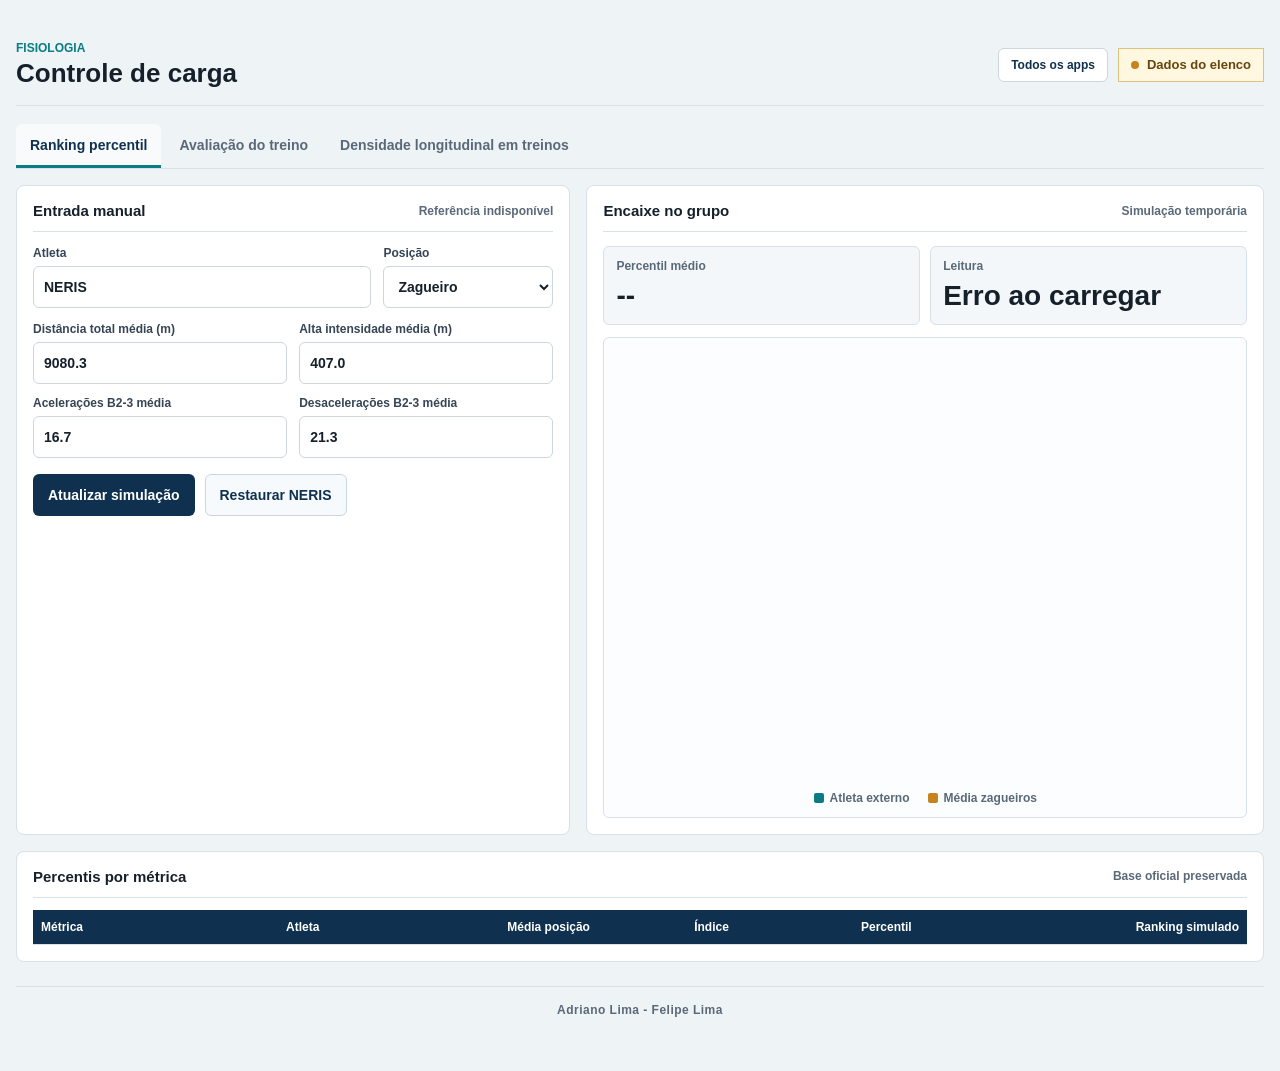
==== load-dashboard/controle/index.html @ fbf986eb "Publicar novo Controle de carga Adiciona ranking percentil, avaliação do treino, densidade longitudi" ====
<!doctype html>
<html lang="pt-BR">
  <head>
    <meta charset="utf-8" />
    <meta name="viewport" content="width=device-width, initial-scale=1" />
    <title>Controle de carga</title>
    <link rel="stylesheet" href="./styles.css" />
  </head>
  <body>
    <main class="app-shell">
      <section class="topbar" aria-label="Cabeçalho do controle de carga">
        <div><p class="eyebrow">Fisiologia</p><h1>Controle de carga</h1></div>
        <div class="header-actions">
          <a class="app-switcher" href="../">Todos os apps</a>
          <div class="official-badge"><span class="badge-dot"></span>Dados do elenco</div>
        </div>
      </section>

      <nav class="app-tabs" aria-label="Áreas do aplicativo">
        <button class="app-tab is-active" type="button" data-tab="ranking-view" aria-selected="true">Ranking percentil</button>
        <button class="app-tab" type="button" data-tab="training-view" aria-selected="false">Avaliação do treino</button>
        <button class="app-tab" type="button" data-tab="longitudinal-view" aria-selected="false">Densidade longitudinal em treinos</button>
      </nav>

      <div class="tab-view is-active" id="ranking-view">
        <section class="workspace">
          <form class="panel input-panel" id="external-form">
            <div class="panel-heading"><h2>Entrada manual</h2><span id="reference-count">Referência: carregando</span></div>
            <div class="identity-grid">
              <label>Atleta<input id="athlete-name" type="text" value="NERIS" autocomplete="off" /></label>
              <label>Posição<select id="position"><option value="ZAGUEIRO" selected>Zagueiro</option></select></label>
            </div>
            <div class="metric-grid">
              <label>Distância total média (m)<input id="totalDistanceMeters" type="number" min="0" step="1" value="9080.3" /></label>
              <label>Alta intensidade média (m)<input id="highIntensityMeters" type="number" min="0" step="1" value="407.0" /></label>
              <label>Acelerações B2-3 média<input id="accelerationsB23" type="number" min="0" step="0.1" value="16.7" /></label>
              <label>Desacelerações B2-3 média<input id="decelerationsB23" type="number" min="0" step="0.1" value="21.3" /></label>
            </div>
            <div class="actions">
              <button type="submit" class="primary-action">Atualizar simulação</button>
              <button type="button" class="ghost-action" id="reset-defaults">Restaurar NERIS</button>
            </div>
          </form>

          <section class="panel result-panel" aria-label="Resultado da simulação">
            <div class="panel-heading"><h2>Encaixe no grupo</h2><span id="official-status">Simulação temporária</span></div>
            <div class="score-row">
              <div><span class="score-label">Percentil médio</span><strong id="mean-percentile">--</strong></div>
              <div><span class="score-label">Leitura</span><strong id="classification">--</strong></div>
            </div>
            <div class="radar-layout">
              <svg id="radar" viewBox="0 0 420 360" role="img" aria-label="Radar do atleta externo versus média da posição"></svg>
              <div class="legend"><span><i class="legend-external"></i>Atleta externo</span><span><i class="legend-reference"></i>Média zagueiros</span></div>
            </div>
          </section>
        </section>
        <section class="panel table-panel">
          <div class="panel-heading"><h2>Percentis por métrica</h2><span>Base oficial preservada</span></div>
          <div class="table-wrap"><table><thead><tr><th>Métrica</th><th>Atleta</th><th>Média posição</th><th>Índice</th><th>Percentil</th><th>Ranking simulado</th></tr></thead><tbody id="metric-rows"></tbody></table></div>
        </section>
      </div>

      <div class="tab-view" id="training-view">
        <section class="panel training-filter-panel">
          <div class="panel-heading">
            <div><p class="section-kicker">Atleta × posição</p><h2>Avaliação do treino</h2></div>
            <span id="training-updated">Base de treinos</span>
          </div>
          <div class="training-filter-grid">
            <label>Atleta<select id="training-athlete"></select></label>
            <fieldset class="mode-fieldset">
              <legend>Visualização</legend>
              <div class="segmented-control">
                <label><input type="radio" name="training-mode" value="volume" checked /><span>Volume</span></label>
                <label><input type="radio" name="training-mode" value="density" /><span>Densidade</span></label>
              </div>
            </fieldset>
            <label>Data inicial<input id="training-start-date" type="date" /></label>
            <label>Data final<input id="training-end-date" type="date" /></label>
          </div>
          <div class="block-filter">
            <div class="block-filter-heading">
              <div><span class="field-label">Blocos disponíveis</span><small>Somente blocos com mais de 80 m/min e duração superior a 10 min</small></div>
              <div class="compact-actions"><button type="button" class="text-action" id="select-all-blocks">Selecionar todos</button><button type="button" class="text-action" id="clear-blocks">Limpar</button></div>
            </div>
            <div class="block-options" id="training-blocks" aria-label="Seleção de blocos"></div>
          </div>
        </section>

        <section class="training-summary" aria-label="Resumo dos filtros">
          <article class="summary-card"><span>Posição</span><strong id="training-position">--</strong></article>
          <article class="summary-card"><span>Blocos do atleta</span><strong id="training-block-count">--</strong></article>
          <article class="summary-card"><span>Atletas na média</span><strong id="training-sample-count">--</strong></article>
          <article class="summary-card"><span>Referência</span><strong>100%</strong></article>
        </section>

        <section class="training-workspace">
          <section class="panel training-radar-panel">
            <div class="panel-heading"><h2>Perfil do treino</h2><span id="training-mode-label">Volume acumulado</span></div>
            <div class="radar-layout training-radar-layout">
              <svg id="training-radar" viewBox="0 0 520 430" role="img" aria-label="Radar do atleta versus média da posição"></svg>
              <div class="legend"><span><i class="legend-external"></i><span id="training-athlete-legend">Atleta</span></span><span><i class="legend-reference"></i>Média da posição</span></div>
            </div>
            <p class="training-note" id="training-note"></p>
          </section>
          <section class="panel training-table-panel">
            <div class="panel-heading"><h2>Comparação por variável</h2><span>100% = média da posição</span></div>
            <div class="table-wrap"><table class="training-table"><thead><tr><th>Variável</th><th>Atleta</th><th>Média posição</th><th>Índice</th></tr></thead><tbody id="training-metric-rows"></tbody></table></div>
          </section>
        </section>
      </div>

      <div class="tab-view" id="longitudinal-view">
        <section class="panel longitudinal-filter-panel">
          <div class="panel-heading">
            <div><p class="section-kicker">Evolução por dia de treino</p><h2>Densidade longitudinal em treinos</h2></div>
            <span>Média móvel do próprio atleta</span>
          </div>
          <div class="longitudinal-filter-grid">
            <label>Atleta<select id="longitudinal-athlete"></select></label>
            <label>Métrica<select id="longitudinal-metric"></select></label>
            <label>Janela da média móvel<select id="longitudinal-window"><option value="3">3 dias</option><option value="5" selected>5 dias</option><option value="10">10 dias</option></select></label>
            <label>Data inicial<input id="longitudinal-start-date" type="date" /></label>
            <label>Data final<input id="longitudinal-end-date" type="date" /></label>
          </div>
          <div class="active-filter-row">
            <label class="active-only-toggle">
              <input id="longitudinal-active-only" type="checkbox" />
              <span>Somente atletas ativos</span>
            </label>
            <small>Ative quando quiser restringir o atleta, o grupo e as médias da posição aos nomes marcados como ATIVO no cadastro.</small>
          </div>
          <div class="block-filter">
            <div class="block-filter-heading">
              <div><span class="field-label">Blocos acompanhados</span><small>Os blocos do mesmo dia são agrupados em uma densidade diária ponderada pela duração.</small></div>
              <div class="compact-actions"><button type="button" class="text-action" id="longitudinal-select-all">Selecionar todos</button><button type="button" class="text-action" id="longitudinal-clear">Limpar</button></div>
            </div>
            <div class="block-options" id="longitudinal-blocks" aria-label="Blocos do acompanhamento longitudinal"></div>
          </div>
        </section>

        <section class="training-summary" aria-label="Resumo longitudinal">
          <article class="summary-card"><span>Média móvel atual</span><strong id="longitudinal-current">--</strong></article>
          <article class="summary-card self-comparison"><span>Diferença com ele mesmo</span><strong id="longitudinal-self-difference">--</strong></article>
          <article class="summary-card"><span>Média atual da posição</span><strong id="longitudinal-position-mean">--</strong></article>
          <article class="summary-card"><span>Dias avaliados</span><strong id="longitudinal-days">--</strong></article>
        </section>

        <section class="panel longitudinal-chart-panel">
          <div class="panel-heading"><h2>Evolução do atleta</h2><span id="longitudinal-chart-caption">Densidade diária e média móvel</span></div>
          <div class="chart-wrap"><svg id="longitudinal-chart" viewBox="0 0 1120 420" role="img" aria-label="Evolução longitudinal da densidade do atleta"></svg></div>
          <div class="longitudinal-legend"><span><i class="legend-daily"></i>Densidade diária</span><span><i class="legend-moving"></i>Média móvel do atleta</span><span><i class="legend-position-line"></i>Média móvel da posição</span></div>
        </section>

        <section class="panel longitudinal-group-panel">
          <div class="panel-heading"><div><p class="section-kicker">Visão do elenco</p><h2>Tabela longitudinal do grupo</h2></div><span>Diferença positiva = verde · negativa = vermelho</span></div>
          <div class="table-wrap"><table class="group-density-table"><thead><tr><th>Atleta</th><th>Posição</th><th>Densidade atual</th><th>Média móvel</th><th>Com ele mesmo</th><th>Média posição</th><th>Últimos dias</th></tr></thead><tbody id="longitudinal-group-rows"></tbody></table></div>
        </section>
      </div>
      <footer class="app-footer">Adriano Lima - Felipe Lima</footer>
    </main>
    <script src="./data/zagueiros_reference.js"></script>
    <script src="./data/training_data.js"></script>
    <script src="./app.js"></script>
  </body>
</html>
---- load-dashboard/controle/styles.css ----
:root {
  color-scheme: light;
  --ink: #15202b;
  --muted: #5a6978;
  --line: #d8e0e8;
  --soft: #f4f7fa;
  --panel: #ffffff;
  --navy: #0f314f;
  --teal: #097d83;
  --amber: #c78320;
  --green: #16734b;
  --red: #b84545;
}

* {
  box-sizing: border-box;
}

body {
  margin: 0;
  background: #eef3f6;
  color: var(--ink);
  font-family: Arial, Helvetica, sans-serif;
}

.app-shell {
  width: min(1280px, calc(100vw - 32px));
  margin: 0 auto;
  padding: 24px 0 32px;
}

.topbar {
  min-height: 82px;
  display: flex;
  align-items: center;
  justify-content: space-between;
  gap: 20px;
  border-bottom: 1px solid var(--line);
  margin-bottom: 18px;
}

.eyebrow {
  margin: 0 0 4px;
  color: var(--teal);
  font-size: 12px;
  font-weight: 700;
  text-transform: uppercase;
}

h1,
h2 {
  margin: 0;
  letter-spacing: 0;
}

h1 {
  font-size: 26px;
  line-height: 1.15;
}

h2 {
  font-size: 15px;
}

.official-badge {
  display: inline-flex;
  align-items: center;
  gap: 8px;
  min-height: 34px;
  padding: 0 12px;
  border: 1px solid #e0c27e;
  background: #fff7df;
  color: #68450d;
  font-size: 13px;
  font-weight: 700;
}

.header-actions {
  display: flex;
  align-items: center;
  gap: 10px;
}

.app-switcher {
  display: inline-flex;
  min-height: 34px;
  align-items: center;
  padding: 0 12px;
  border: 1px solid #cbd6df;
  border-radius: 6px;
  color: var(--navy);
  background: #fff;
  font-size: 12px;
  font-weight: 700;
  text-decoration: none;
}

.app-switcher:hover {
  border-color: var(--teal);
  color: var(--teal);
}

.badge-dot {
  width: 8px;
  height: 8px;
  border-radius: 50%;
  background: var(--amber);
}

.workspace {
  display: grid;
  grid-template-columns: minmax(360px, 0.9fr) minmax(520px, 1.1fr);
  gap: 16px;
}

.panel {
  background: var(--panel);
  border: 1px solid var(--line);
  border-radius: 8px;
}

.input-panel,
.result-panel,
.table-panel {
  padding: 16px;
}

.panel-heading {
  display: flex;
  align-items: center;
  justify-content: space-between;
  gap: 12px;
  padding-bottom: 12px;
  border-bottom: 1px solid var(--line);
  color: var(--ink);
}

.panel-heading span {
  color: var(--muted);
  font-size: 12px;
  font-weight: 700;
}

.identity-grid,
.metric-grid {
  display: grid;
  gap: 12px;
  margin-top: 14px;
}

.identity-grid {
  grid-template-columns: 1fr 170px;
}

.metric-grid {
  grid-template-columns: repeat(2, minmax(0, 1fr));
}

label {
  display: grid;
  gap: 6px;
  color: #354555;
  font-size: 12px;
  font-weight: 700;
}

input,
select {
  width: 100%;
  height: 42px;
  border: 1px solid #cbd6df;
  border-radius: 6px;
  padding: 0 10px;
  color: var(--ink);
  background: #ffffff;
  font: inherit;
  font-size: 14px;
}

input:focus,
select:focus {
  outline: 2px solid rgba(9, 125, 131, 0.22);
  border-color: var(--teal);
}

.actions {
  display: flex;
  align-items: center;
  gap: 10px;
  margin-top: 16px;
}

button {
  height: 42px;
  border-radius: 6px;
  border: 1px solid transparent;
  padding: 0 14px;
  font: inherit;
  font-size: 14px;
  font-weight: 700;
  cursor: pointer;
}

.primary-action {
  display: inline-flex;
  align-items: center;
  gap: 8px;
  color: white;
  background: var(--navy);
}

.primary-action svg {
  width: 17px;
  height: 17px;
  fill: none;
  stroke: currentColor;
  stroke-width: 2;
  stroke-linecap: round;
  stroke-linejoin: round;
}

.ghost-action {
  color: var(--navy);
  background: #f7fafc;
  border-color: #cbd6df;
}

.score-row {
  display: grid;
  grid-template-columns: 1fr 1fr;
  gap: 10px;
  margin-top: 14px;
}

.score-row > div {
  min-height: 78px;
  border: 1px solid var(--line);
  border-radius: 6px;
  padding: 12px;
  background: var(--soft);
}

.score-label {
  display: block;
  color: var(--muted);
  font-size: 12px;
  font-weight: 700;
  margin-bottom: 8px;
}

.score-row strong {
  display: block;
  font-size: 28px;
  line-height: 1.1;
}

.radar-layout {
  margin-top: 12px;
  border: 1px solid var(--line);
  border-radius: 6px;
  background: #fbfdfe;
  padding: 12px;
}

#radar {
  width: 100%;
  aspect-ratio: 7 / 5;
  display: block;
}

.legend {
  display: flex;
  justify-content: center;
  gap: 18px;
  color: var(--muted);
  font-size: 12px;
  font-weight: 700;
}

.legend span {
  display: inline-flex;
  align-items: center;
  gap: 6px;
}

.legend i {
  width: 10px;
  height: 10px;
  display: inline-block;
  border-radius: 2px;
}

.legend-external {
  background: var(--teal);
}

.legend-reference {
  background: var(--amber);
}

.table-panel {
  margin-top: 16px;
}

.table-wrap {
  width: 100%;
  overflow-x: auto;
}

table {
  width: 100%;
  min-width: 820px;
  border-collapse: collapse;
  margin-top: 12px;
  font-size: 13px;
}

th,
td {
  border-bottom: 1px solid var(--line);
  padding: 10px 8px;
  text-align: right;
  white-space: nowrap;
}

th {
  color: white;
  background: var(--navy);
  font-size: 12px;
}

th:first-child,
td:first-child,
td:last-child {
  text-align: left;
}

.rank-pill {
  display: inline-block;
  min-width: 110px;
  padding: 4px 8px;
  border-radius: 999px;
  text-align: center;
  font-weight: 700;
}

.rank-top {
  background: #dcf7e9;
  color: var(--green);
}

.rank-mid {
  background: #fff3cf;
  color: #7b500f;
}

.rank-low {
  background: #ffe3e3;
  color: var(--red);
}

.app-tabs {
  display: flex;
  gap: 4px;
  margin-bottom: 16px;
  border-bottom: 1px solid var(--line);
}

.app-tab {
  height: 44px;
  border: 0;
  border-bottom: 3px solid transparent;
  border-radius: 6px 6px 0 0;
  color: var(--muted);
  background: transparent;
}

.app-tab:hover,
.app-tab.is-active {
  color: var(--navy);
  background: #f8fafc;
}

.app-tab.is-active {
  border-bottom-color: var(--teal);
}

.tab-view {
  display: none;
}

.tab-view.is-active {
  display: block;
}

.training-filter-panel,
.training-radar-panel,
.training-table-panel {
  padding: 16px;
}

.section-kicker {
  margin: 0 0 3px;
  color: var(--teal);
  font-size: 11px;
  font-weight: 700;
  text-transform: uppercase;
}

.training-filter-grid {
  display: grid;
  grid-template-columns: minmax(220px, 1.3fr) minmax(210px, 1fr) minmax(150px, 0.8fr) minmax(150px, 0.8fr);
  gap: 12px;
  margin-top: 14px;
}

.mode-fieldset {
  min-width: 0;
  margin: 0;
  padding: 0;
  border: 0;
}

.mode-fieldset legend,
.field-label {
  display: block;
  margin-bottom: 6px;
  color: #354555;
  font-size: 12px;
  font-weight: 700;
}

.segmented-control {
  display: grid;
  grid-template-columns: 1fr 1fr;
  height: 42px;
  overflow: hidden;
  border: 1px solid #cbd6df;
  border-radius: 6px;
}

.segmented-control label {
  display: block;
  cursor: pointer;
}

.segmented-control input {
  position: absolute;
  width: 1px;
  height: 1px;
  opacity: 0;
}

.segmented-control span {
  display: flex;
  height: 100%;
  align-items: center;
  justify-content: center;
  color: var(--muted);
  background: #fff;
  font-size: 13px;
}

.segmented-control label + label span {
  border-left: 1px solid #cbd6df;
}

.segmented-control input:checked + span {
  color: #fff;
  background: var(--navy);
}

.block-filter {
  margin-top: 14px;
  padding: 12px;
  border: 1px solid var(--line);
  border-radius: 6px;
  background: #f8fafc;
}

.block-filter-heading {
  display: flex;
  align-items: flex-start;
  justify-content: space-between;
  gap: 12px;
}

.block-filter-heading small {
  display: block;
  color: var(--muted);
  font-size: 11px;
}

.compact-actions {
  display: flex;
  gap: 6px;
}

.text-action {
  height: 30px;
  padding: 0 9px;
  border-color: #cbd6df;
  color: var(--navy);
  background: #fff;
  font-size: 11px;
}

.block-options {
  display: flex;
  max-height: 130px;
  gap: 7px;
  flex-wrap: wrap;
  overflow-y: auto;
  margin-top: 12px;
  padding-right: 4px;
}

.block-chip {
  display: block;
  cursor: pointer;
}

.block-chip input {
  position: absolute;
  width: 1px;
  height: 1px;
  opacity: 0;
}

.block-chip span {
  display: inline-flex;
  min-height: 30px;
  align-items: center;
  padding: 5px 10px;
  border: 1px solid #cbd6df;
  border-radius: 999px;
  color: #435466;
  background: #fff;
  font-size: 11px;
}

.block-chip input:checked + span {
  border-color: var(--teal);
  color: #075b60;
  background: #dff5f3;
}

.empty-blocks {
  color: var(--muted);
  font-size: 12px;
}

.training-summary {
  display: grid;
  grid-template-columns: repeat(4, 1fr);
  gap: 12px;
  margin: 14px 0;
}

.summary-card {
  min-height: 82px;
  padding: 13px 14px;
  border: 1px solid var(--line);
  border-radius: 8px;
  background: #fff;
}

.summary-card span {
  display: block;
  margin-bottom: 8px;
  color: var(--muted);
  font-size: 11px;
  font-weight: 700;
  text-transform: uppercase;
}

.summary-card strong {
  display: block;
  overflow: hidden;
  font-size: 22px;
  text-overflow: ellipsis;
  white-space: nowrap;
}

.training-workspace {
  display: grid;
  grid-template-columns: minmax(510px, 1.15fr) minmax(430px, 0.85fr);
  gap: 16px;
}

.training-radar-layout {
  margin-bottom: 10px;
}

#training-radar {
  display: block;
  width: 100%;
  aspect-ratio: 26 / 21;
}

.training-note {
  min-height: 34px;
  margin: 0;
  color: var(--muted);
  font-size: 12px;
  line-height: 1.45;
}

.training-table {
  min-width: 100%;
  font-size: 12px;
}

.training-table td:first-child,
.training-table th:first-child {
  text-align: left;
}

.index-pill {
  display: inline-block;
  min-width: 62px;
  padding: 4px 8px;
  border-radius: 999px;
  text-align: center;
  font-weight: 700;
}

.index-above {
  color: var(--green);
  background: #dcf7e9;
}

.index-below {
  color: #7b500f;
  background: #fff3cf;
}

.empty-table {
  padding: 28px 10px;
  color: var(--muted);
  text-align: center !important;
}

.longitudinal-filter-panel,
.longitudinal-chart-panel,
.longitudinal-group-panel {
  padding: 16px;
}

.longitudinal-filter-grid {
  display: grid;
  grid-template-columns: minmax(190px, 1.2fr) minmax(170px, 1fr) minmax(150px, 0.8fr) minmax(145px, 0.75fr) minmax(145px, 0.75fr);
  gap: 12px;
  margin-top: 14px;
}

.active-filter-row {
  display: flex;
  align-items: center;
  gap: 12px;
  margin-top: 12px;
}

.active-filter-row small {
  color: var(--muted);
}

.active-only-toggle {
  cursor: pointer;
  flex: 0 0 auto;
}

.active-only-toggle input {
  position: absolute;
  width: 1px;
  height: 1px;
  opacity: 0;
  pointer-events: none;
}

.active-only-toggle span {
  display: inline-flex;
  align-items: center;
  min-height: 38px;
  padding: 0 15px;
  border: 1px solid var(--line);
  border-radius: 999px;
  background: #fff;
  color: var(--muted);
  font-size: 12px;
  font-weight: 800;
  transition: 160ms ease;
}

.active-only-toggle input:checked + span {
  border-color: var(--teal);
  background: var(--teal);
  color: #fff;
  box-shadow: 0 4px 12px rgba(14, 116, 123, 0.2);
}

.active-only-toggle input:focus-visible + span {
  outline: 3px solid rgba(14, 116, 123, 0.22);
  outline-offset: 2px;
}

.longitudinal-chart-panel,
.longitudinal-group-panel {
  margin-top: 16px;
}

.chart-wrap {
  width: 100%;
  overflow-x: auto;
  margin-top: 12px;
  border: 1px solid var(--line);
  border-radius: 8px;
  background: #fbfdfe;
}

#longitudinal-chart {
  display: block;
  width: 100%;
  min-width: 760px;
  aspect-ratio: 8 / 3;
}

.longitudinal-legend {
  display: flex;
  justify-content: center;
  gap: 20px;
  margin-top: 12px;
  color: var(--muted);
  font-size: 12px;
  font-weight: 700;
}

.longitudinal-legend span {
  display: inline-flex;
  align-items: center;
  gap: 7px;
}

.longitudinal-legend i {
  display: inline-block;
  width: 22px;
  height: 3px;
  border-radius: 999px;
}

.legend-daily {
  background: #9bb0bf;
}

.legend-moving {
  background: var(--teal);
}

.legend-position-line {
  border-top: 2px dashed var(--amber);
  background: transparent;
}

.self-positive {
  color: var(--green) !important;
}

.self-negative {
  color: var(--red) !important;
}

.self-neutral {
  color: var(--muted) !important;
}

.self-difference {
  display: inline-block;
  min-width: 68px;
  padding: 4px 8px;
  border-radius: 999px;
  text-align: center;
  font-weight: 700;
}

.self-difference.self-positive {
  background: #dcf7e9;
}

.self-difference.self-negative {
  background: #ffe3e3;
}

.self-difference.self-neutral {
  background: #edf2f5;
}

.group-density-table {
  min-width: 980px;
}

.group-density-table th:first-child,
.group-density-table td:first-child,
.group-density-table th:nth-child(2),
.group-density-table td:nth-child(2) {
  text-align: left;
}

.density-sparkline {
  display: block;
  width: 118px;
  height: 34px;
  margin-left: auto;
}

.density-sparkline polyline {
  fill: none;
  stroke: var(--teal);
  stroke-width: 2.4;
  stroke-linecap: round;
  stroke-linejoin: round;
}

.launcher-shell {
  max-width: 1040px;
}

.launcher-intro {
  max-width: 660px;
  margin: 34px 0 20px;
}

.launcher-intro h2 {
  font-size: 24px;
}

.launcher-intro p,
.launcher-card p,
.app-footer {
  margin-top: 24px;
  padding: 16px 0 22px;
  border-top: 1px solid var(--line);
  color: var(--muted);
  font-size: 12px;
  font-weight: 700;
  letter-spacing: 0.04em;
  text-align: center;
}

.launcher-help {
  color: var(--muted);
  line-height: 1.5;
}

.launcher-grid {
  display: grid;
  grid-template-columns: repeat(2, minmax(0, 1fr));
  gap: 16px;
}

.launcher-card {
  position: relative;
  display: grid;
  min-height: 280px;
  align-content: space-between;
  gap: 22px;
  padding: 24px;
  overflow: hidden;
  border: 1px solid var(--line);
  border-radius: 12px;
  color: var(--ink);
  background: #fff;
  text-decoration: none;
  transition: border-color 160ms ease, box-shadow 160ms ease, transform 160ms ease;
}

.launcher-card:hover {
  border-color: var(--teal);
  box-shadow: 0 12px 30px rgba(15, 49, 79, 0.1);
  transform: translateY(-2px);
}

.launcher-number {
  color: #c9d4dd;
  font-size: 34px;
  font-weight: 700;
}

.launcher-card h2 {
  margin-top: 5px;
  font-size: 22px;
}

.launcher-card p {
  margin: 10px 0 0;
  font-size: 13px;
}

.launcher-card .section-kicker {
  margin: 0;
  color: var(--teal);
  line-height: 1.2;
}

.launcher-action {
  color: var(--navy);
  font-size: 13px;
  font-weight: 700;
}

.launcher-help {
  margin: 18px 0 0;
  font-size: 12px;
}

@media (max-width: 900px) {
  .app-shell {
    width: min(100vw - 20px, 720px);
    padding-top: 14px;
  }

  .topbar,
  .panel-heading,
  .actions {
    align-items: stretch;
    flex-direction: column;
  }

  .header-actions {
    display: grid;
    grid-template-columns: 1fr 1fr;
  }

  .workspace,
  .identity-grid,
  .metric-grid,
  .score-row,
  .training-filter-grid,
  .longitudinal-filter-grid,
  .training-workspace {
    grid-template-columns: 1fr;
  }

  .training-summary {
    grid-template-columns: repeat(2, 1fr);
  }

  .block-filter-heading {
    align-items: stretch;
    flex-direction: column;
  }

  h1 {
    font-size: 22px;
  }

  .official-badge,
  .app-switcher,
  button {
    justify-content: center;
    width: 100%;
  }

  .launcher-grid {
    grid-template-columns: 1fr;
  }

  .app-tabs,
  .compact-actions {
    display: grid;
    grid-template-columns: 1fr 1fr;
  }

  .app-tabs {
    grid-template-columns: 1fr;
  }

  .longitudinal-legend {
    align-items: flex-start;
    flex-direction: column;
    gap: 8px;
  }
}

@media (max-width: 520px) {
  .training-summary {
    grid-template-columns: 1fr;
  }
}
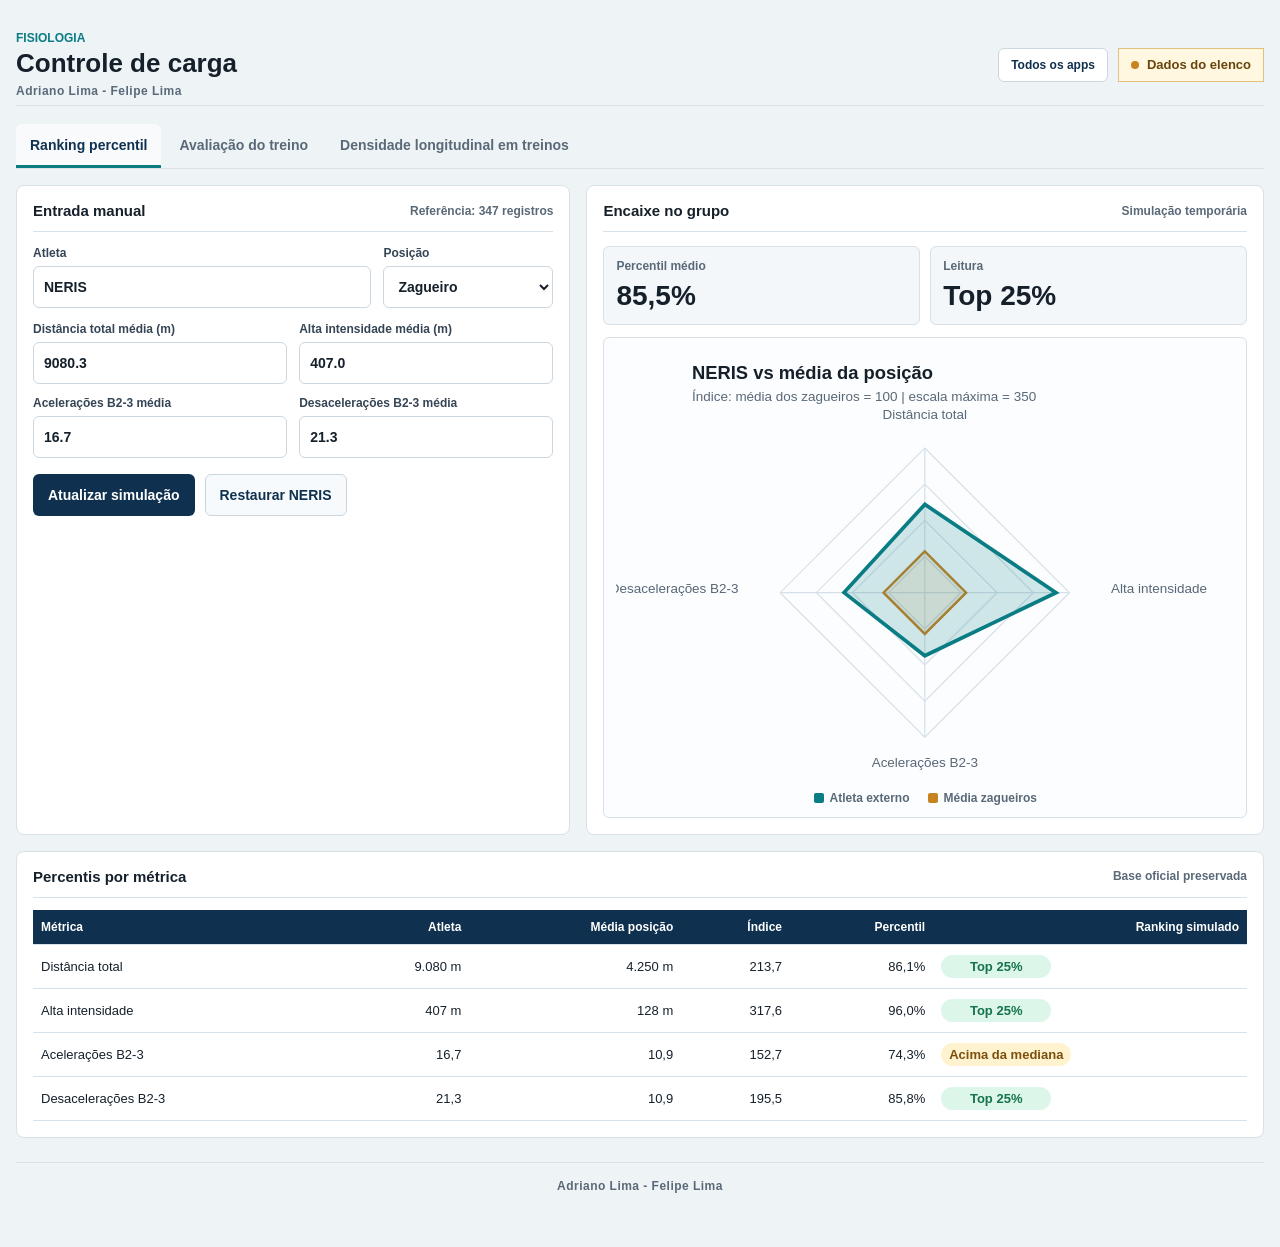
==== commit 7a66fede: "Exibir créditos no cabeçalho do Controle de carga" ====
--- a/load-dashboard/controle/index.html
+++ b/load-dashboard/controle/index.html
@@ -9,7 +9,7 @@
   <body>
     <main class="app-shell">
       <section class="topbar" aria-label="Cabeçalho do controle de carga">
-        <div><p class="eyebrow">Fisiologia</p><h1>Controle de carga</h1></div>
+        <div><p class="eyebrow">Fisiologia</p><h1>Controle de carga</h1><p class="app-credit">Adriano Lima - Felipe Lima</p></div>
         <div class="header-actions">
           <a class="app-switcher" href="../">Todos os apps</a>
           <div class="official-badge"><span class="badge-dot"></span>Dados do elenco</div>
--- a/load-dashboard/controle/styles.css
+++ b/load-dashboard/controle/styles.css
@@ -62,6 +62,14 @@
   font-size: 15px;
 }
 
+.app-credit {
+  margin: 5px 0 0;
+  color: var(--muted);
+  font-size: 12px;
+  font-weight: 700;
+  letter-spacing: 0.04em;
+}
+
 .official-badge {
   display: inline-flex;
   align-items: center;
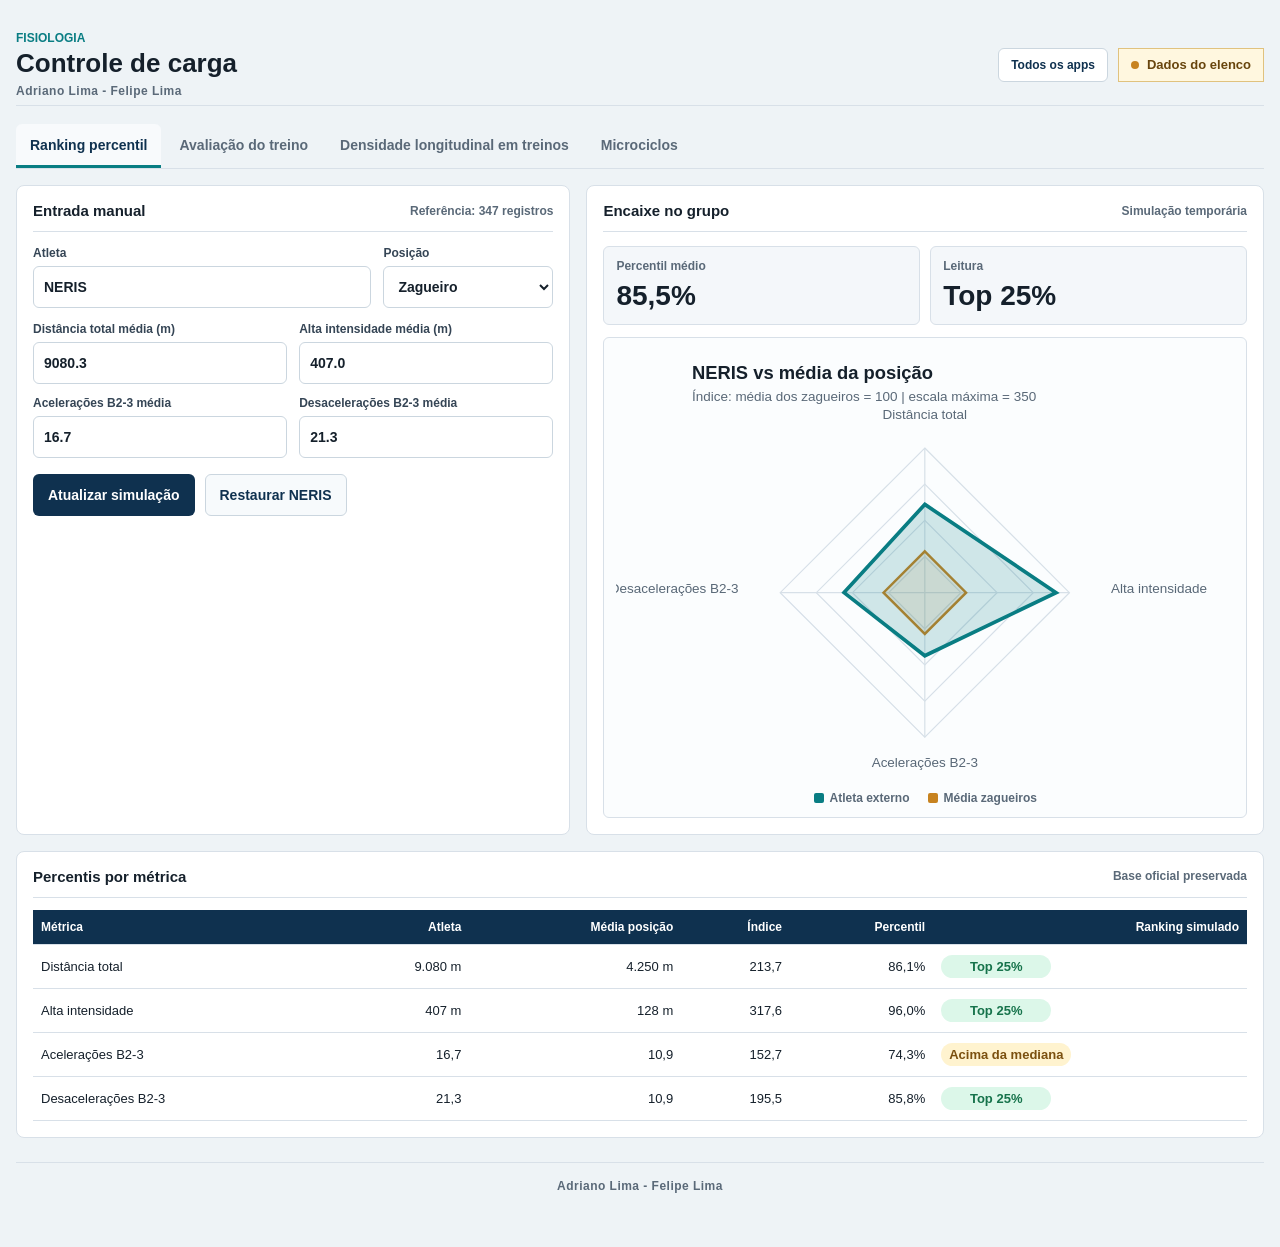
==== commit 22d9d224: "Adicionar análise semanal de microciclos" ====
--- a/load-dashboard/controle/index.html
+++ b/load-dashboard/controle/index.html
@@ -20,6 +20,7 @@
         <button class="app-tab is-active" type="button" data-tab="ranking-view" aria-selected="true">Ranking percentil</button>
         <button class="app-tab" type="button" data-tab="training-view" aria-selected="false">Avaliação do treino</button>
         <button class="app-tab" type="button" data-tab="longitudinal-view" aria-selected="false">Densidade longitudinal em treinos</button>
+        <button class="app-tab" type="button" data-tab="microcycle-view" aria-selected="false">Microciclos</button>
       </nav>
 
       <div class="tab-view is-active" id="ranking-view">
@@ -157,10 +158,45 @@
           <div class="table-wrap"><table class="group-density-table"><thead><tr><th>Atleta</th><th>Posição</th><th>Densidade atual</th><th>Média móvel</th><th>Com ele mesmo</th><th>Média posição</th><th>Últimos dias</th></tr></thead><tbody id="longitudinal-group-rows"></tbody></table></div>
         </section>
       </div>
+      <div class="tab-view" id="microcycle-view">
+        <section class="panel microcycle-filter-panel">
+          <div class="panel-heading">
+            <div><p class="section-kicker">Segunda a domingo</p><h2>Soma das médias diárias por microciclo</h2></div>
+            <span id="microcycle-status">Carregando sessões</span>
+          </div>
+          <div class="microcycle-filter-grid">
+            <label>Ano<select id="microcycle-year"></select></label>
+            <label>Grupo<select id="microcycle-group"><option value="ALL">Todos os grupos</option><option value="G1">G1</option><option value="G2">G2</option><option value="G3">G3</option></select></label>
+            <label>Atleta<select id="microcycle-athlete"></select></label>
+          </div>
+          <p class="microcycle-method">Cada data considera apenas o período <strong>Session</strong>. Primeiro é calculada a média da equipe em cada dia de treino e, em seguida, essas médias diárias são somadas de segunda a domingo.</p>
+        </section>
+
+        <section class="training-summary microcycle-summary" aria-label="Resumo dos microciclos">
+          <article class="summary-card"><span>Microciclos com dados</span><strong id="microcycle-count">--</strong></article>
+          <article class="summary-card"><span>Sessões avaliadas</span><strong id="microcycle-session-count">--</strong></article>
+          <article class="summary-card"><span>Escopo</span><strong id="microcycle-scope">Equipe</strong></article>
+          <article class="summary-card"><span>Período</span><strong id="microcycle-period">--</strong></article>
+        </section>
+
+        <section class="panel microcycle-table-panel">
+          <div class="panel-heading">
+            <div><p class="section-kicker">Soma semanal</p><h2>Carga acumulada dos microciclos</h2></div>
+            <span>MC 1 contém o primeiro dia do ano</span>
+          </div>
+          <div class="table-wrap microcycle-table-wrap">
+            <table class="microcycle-table">
+              <thead><tr><th>Microciclo</th><th>Início</th><th>Distância total (m)</th><th>Alta intensidade (m)</th><th>Sprint (m)</th><th>Aceleração</th><th>Desaceleração</th></tr></thead>
+              <tbody id="microcycle-rows"></tbody>
+            </table>
+          </div>
+        </section>
+      </div>
       <footer class="app-footer">Adriano Lima - Felipe Lima</footer>
     </main>
     <script src="./data/zagueiros_reference.js"></script>
     <script src="./data/training_data.js"></script>
+    <script src="./data/microcycle_groups.js"></script>
     <script src="./app.js"></script>
   </body>
 </html>
--- a/load-dashboard/controle/styles.css
+++ b/load-dashboard/controle/styles.css
@@ -806,6 +806,73 @@
   min-width: 980px;
 }
 
+.microcycle-filter-panel,
+.microcycle-table-panel {
+  padding: 16px;
+}
+
+.microcycle-filter-grid {
+  display: grid;
+  grid-template-columns: minmax(150px, 0.55fr) minmax(180px, 0.7fr) minmax(260px, 1.5fr);
+  gap: 12px;
+  margin-top: 14px;
+}
+
+.microcycle-method {
+  margin: 14px 0 0;
+  color: var(--muted);
+  font-size: 12px;
+  line-height: 1.5;
+}
+
+.microcycle-summary .summary-card:nth-child(3) strong {
+  font-size: 15px;
+}
+
+.microcycle-table-panel {
+  margin-top: 16px;
+}
+
+.microcycle-table {
+  min-width: 980px;
+}
+
+.microcycle-table th:first-child,
+.microcycle-table td:first-child,
+.microcycle-table th:nth-child(2),
+.microcycle-table td:nth-child(2) {
+  white-space: nowrap;
+}
+
+.microcycle-table td:not(:first-child):not(:nth-child(2)),
+.microcycle-table th:not(:first-child):not(:nth-child(2)) {
+  text-align: right;
+}
+
+.microcycle-table tbody tr:hover td {
+  background: #f6fafb;
+}
+
+.microcycle-code {
+  display: inline-flex;
+  min-width: 50px;
+  min-height: 28px;
+  align-items: center;
+  justify-content: center;
+  border-radius: 999px;
+  background: #e7f3f3;
+  color: #075f64;
+  font-weight: 700;
+}
+
+.microcycle-session-note {
+  display: block;
+  margin-top: 3px;
+  color: var(--muted);
+  font-size: 10px;
+  font-weight: 400;
+}
+
 .group-density-table th:first-child,
 .group-density-table td:first-child,
 .group-density-table th:nth-child(2),
@@ -944,6 +1011,7 @@
   .score-row,
   .training-filter-grid,
   .longitudinal-filter-grid,
+  .microcycle-filter-grid,
   .training-workspace {
     grid-template-columns: 1fr;
   }
